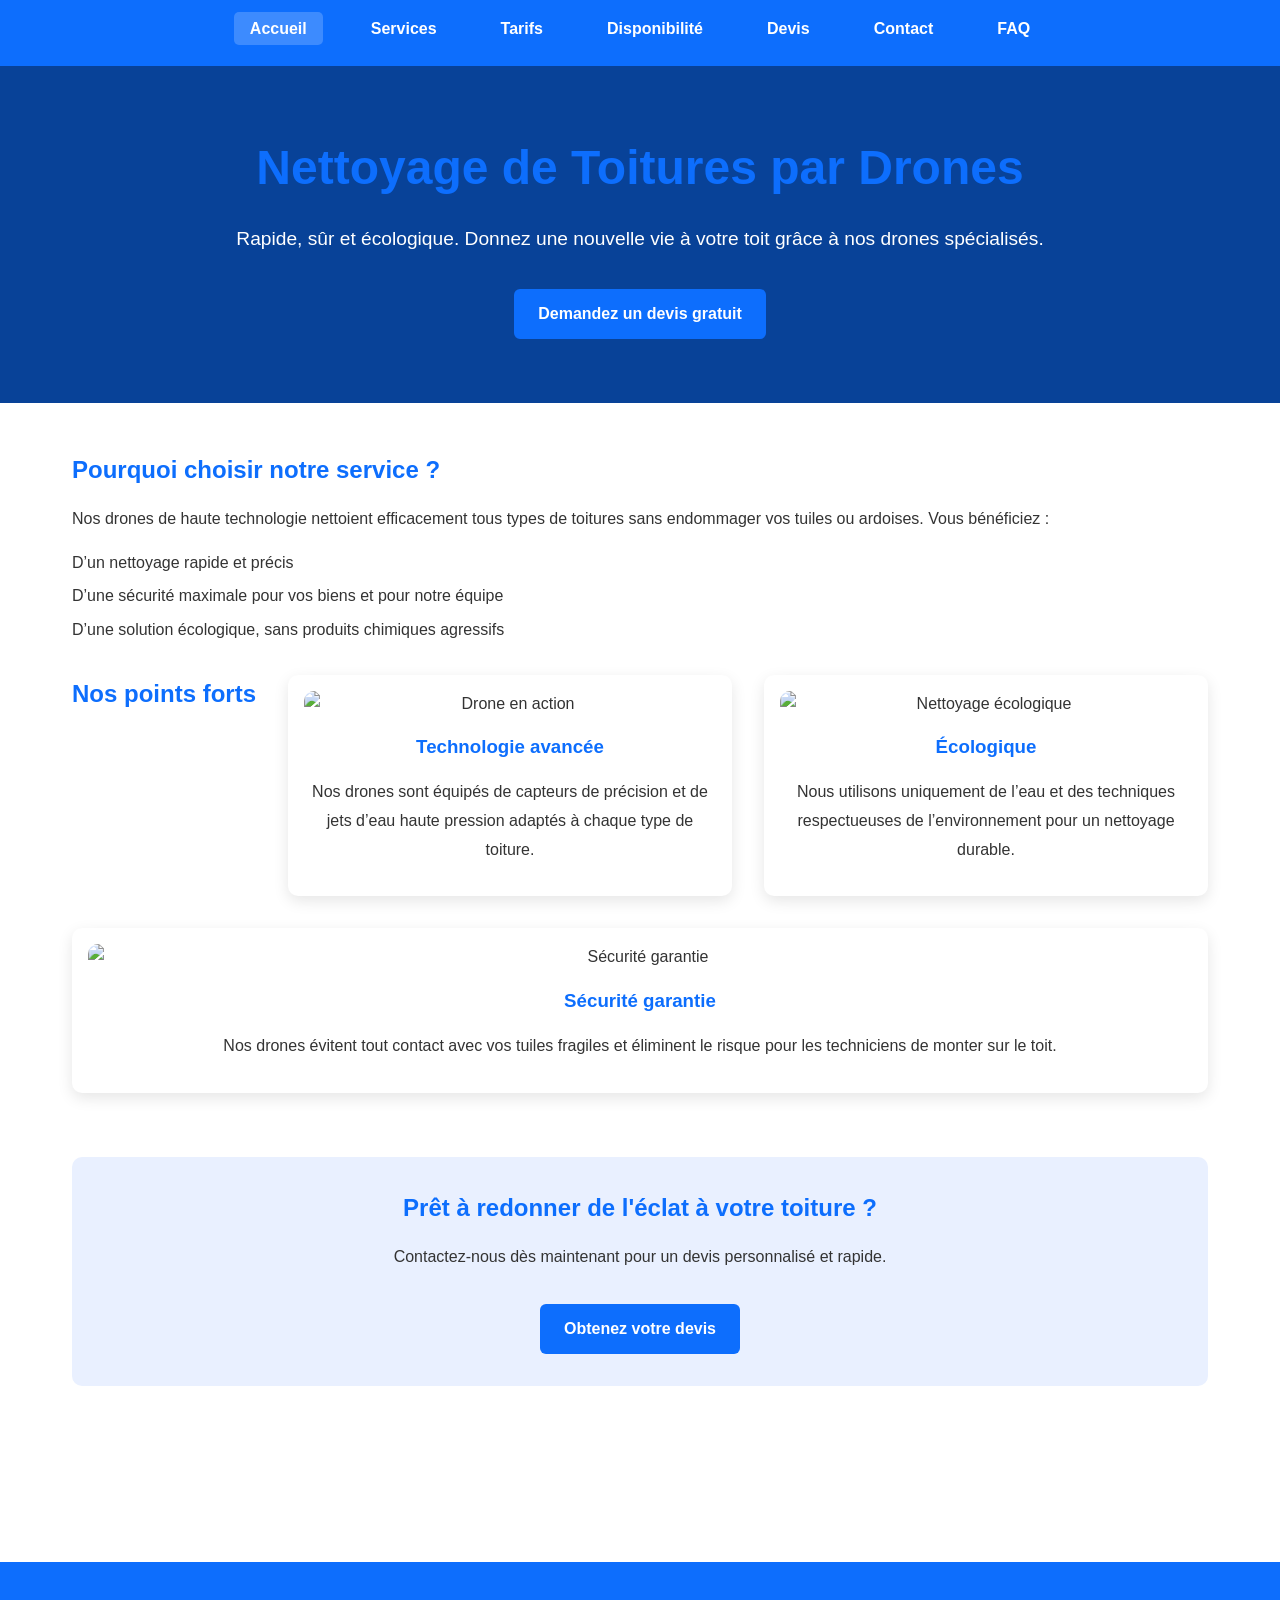
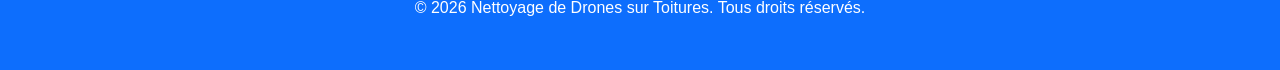
==== index.html @ 537a07d7 "Update index.html" ====
<!DOCTYPE html>
<html lang="fr">
<head>
    <meta charset="UTF-8">
    <meta name="viewport" content="width=device-width, initial-scale=1.0">
    <title>Nettoyage de Drones sur Toitures - Accueil</title>
    <link rel="stylesheet" href="style.css">
</head>
<body>
    <header>
        <nav>
            <ul>
                <li><a href="index.html" class="active">Accueil</a></li>
                <li><a href="services.html">Services</a></li>
                <li><a href="tarifs.html">Tarifs</a></li>
                <li><a href="disponibilites.html">Disponibilité</a></li>
                <li><a href="devis.html">Devis</a></li>
                <li><a href="contact.html">Contact</a></li>
                <li><a href="faq.html">FAQ</a></li>
            </ul>
        </nav>
        <div class="hero">
            <h1>Nettoyage de Toitures par Drones</h1>
            <p>Rapide, sûr et écologique. Donnez une nouvelle vie à votre toit grâce à nos drones spécialisés.</p>
            <a href="devis.html" class="btn">Demandez un devis gratuit</a>
        </div>
    </header>

    <main>
        <section class="intro">
            <h2>Pourquoi choisir notre service ?</h2>
            <p>Nos drones de haute technologie nettoient efficacement tous types de toitures sans endommager vos tuiles ou ardoises. Vous bénéficiez :</p>
            <ul>
                <li>D’un nettoyage rapide et précis</li>
                <li>D’une sécurité maximale pour vos biens et pour notre équipe</li>
                <li>D’une solution écologique, sans produits chimiques agressifs</li>
            </ul>
        </section>

        <section class="features">
            <h2>Nos points forts</h2>
            <div class="feature-item">
                <img src="images.zip/DSC_1085.jpg" alt="Drone en action">
                <h3>Technologie avancée</h3>
                <p>Nos drones sont équipés de capteurs de précision et de jets d’eau haute pression adaptés à chaque type de toiture.</p>
            </div>
            <div class="feature-item">
                <img src="images/DSC_1060.jpg" alt="Nettoyage écologique">
                <h3>Écologique</h3>
                <p>Nous utilisons uniquement de l’eau et des techniques respectueuses de l’environnement pour un nettoyage durable.</p>
            </div>
            <div class="feature-item">
                <img src="images/DSC_1116.jpg" alt="Sécurité garantie">
                <h3>Sécurité garantie</h3>
                <p>Nos drones évitent tout contact avec vos tuiles fragiles et éliminent le risque pour les techniciens de monter sur le toit.</p>
            </div>
        </section>

        <section class="cta">
            <h2>Prêt à redonner de l'éclat à votre toiture ?</h2>
            <p>Contactez-nous dès maintenant pour un devis personnalisé et rapide.</p>
            <a href="devis.html" class="btn">Obtenez votre devis</a>
        </section>
    </main>

    <footer>
        <p>&copy; 2026 Nettoyage de Drones sur Toitures. Tous droits réservés.</p>
    </footer>
</body>
</html>
---- style.css ----
/* =====================
   RESET & BASE
===================== */
* {
    margin: 0;
    padding: 0;
    box-sizing: border-box;
}

body {
    font-family: 'Segoe UI', Tahoma, Geneva, Verdana, sans-serif;
    line-height: 1.6;
    color: #333;
    background-image: url('images/DSC_1285.jpg');
    background-size: cover, cover, cover;
    background-position: center, center, center;
    background-repeat: no-repeat, no-repeat, no-repeat;
    background-blend-mode: overlay, lighten, soft-light; /* Mélange visuel */
}

a {
    text-decoration: none;
    color: inherit;
}

ul {
    list-style: none;
}

img {
    max-width: 100%;
    display: block;
}

/* =====================
   HEADER & NAVIGATION
===================== */
header {
    background-color: #0d6efd;
    color: #fff;
}

nav {
    display: flex;
    justify-content: center;
    padding: 1rem 0;
    background-color: #0d6efd;
}

nav ul {
    display: flex;
    gap: 2rem;
    flex-wrap: wrap;
    justify-content: center;
}

nav li a {
    color: #fff;
    font-weight: 600;
    padding: 0.5rem 1rem;
    border-radius: 5px;
    transition: background 0.3s;
}

nav li a:hover,
nav li a.active {
    background-color: rgba(255, 255, 255, 0.2);
}

/* =====================
   HERO SECTION
===================== */
.hero {
    text-align: center;
    padding: 4rem 2rem;
    background: url('images/hero.jpg') no-repeat center center/cover;
    color: #fff;
    position: relative;
}

.hero::after {
    content: '';
    position: absolute;
    inset: 0;
    background-color: rgba(0,0,0,0.4);
}

.hero h1 {
    font-size: 3rem;
    margin-bottom: 1rem;
    position: relative;
    z-index: 1;
}

.hero p {
    font-size: 1.2rem;
    margin-bottom: 2rem;
    position: relative;
    z-index: 1;
}

.hero .btn {
    position: relative;
    z-index: 1;
}

/* =====================
   BUTTONS
===================== */
.btn {
    display: inline-block;
    padding: 0.75rem 1.5rem;
    background-color: #0d6efd;
    color: #fff;
    font-weight: bold;
    border: none;
    border-radius: 6px;
    cursor: pointer;
    transition: background 0.3s, transform 0.2s;
}

.btn:hover {
    background-color: #0056b3;
    transform: translateY(-2px);
}

/* =====================
   MAIN SECTIONS
===================== */
main {
    padding: 3rem 2rem;
    max-width: 1200px;
    margin: 0 auto;
}

h1, h2, h3 {
    margin-bottom: 1rem;
    color: #0d6efd;
}

p {
    margin-bottom: 1rem;
    line-height: 1.8;
}

ul li {
    margin-bottom: 0.5rem;
}

/* =====================
   FEATURES / SERVICES
===================== */
.features,
.service-grid {
    display: flex;
    flex-wrap: wrap;
    gap: 2rem;
    margin-top: 2rem;
}

.feature-item,
.service-item {
    flex: 1 1 30%;
    background-color: #fff;
    border-radius: 10px;
    padding: 1rem;
    text-align: center;
    box-shadow: 0 5px 15px rgba(0,0,0,0.1);
}

.feature-item img,
.service-item img {
    border-radius: 10px;
    margin-bottom: 1rem;
}

/* Grille services responsive */
.service-grid {
    display: grid;
    grid-template-columns: repeat(auto-fit, minmax(250px, 1fr));
    gap: 2rem;
}

/* =====================
   CTA SECTION
===================== */
.cta {
    text-align: center;
    margin: 4rem 0;
    padding: 2rem;
    background-color: #e9f0ff;
    border-radius: 10px;
}

.cta h2 {
    margin-bottom: 1rem;
}

.cta p {
    margin-bottom: 2rem;
}

/* =====================
   FORMS
===================== */
form {
    display: flex;
    flex-direction: column;
    gap: 1rem;
    background-color: #fff;
    padding: 2rem;
    border-radius: 10px;
    box-shadow: 0 5px 15px rgba(0,0,0,0.1);
}

form label {
    font-weight: 600;
}

form input,
form select,
form textarea {
    padding: 0.75rem;
    border-radius: 5px;
    border: 1px solid #ccc;
    font-size: 1rem;
    width: 100%;
}

form button {
    width: fit-content;
    align-self: flex-start;
}

/* =====================
   FAQ
===================== */
.faq-section {
    max-width: 900px;
    margin: 0 auto;
}

.faq-item {
    margin-bottom: 1.5rem;
    background-color: #fff;
    padding: 1rem 1.5rem;
    border-radius: 8px;
    box-shadow: 0 4px 12px rgba(0,0,0,0.05);
}

.faq-item h3 {
    cursor: pointer;
    transition: color 0.3s;
}

.faq-item h3:hover {
    color: #0056b3;
}

/* =====================
   TABLEAUX (TARIFS & CALENDRIER)
===================== */
table {
    width: 100%;
    border-collapse: collapse;
    margin: 2rem 0;
    background-color: #fff;
    border-radius: 8px;
    overflow: hidden;
    box-shadow: 0 5px 15px rgba(0,0,0,0.05);
}

th, td {
    padding: 1rem;
    text-align: left;
    border-bottom: 1px solid #eee;
}

th {
    background-color: #0d6efd;
    color: #fff;
    font-weight: bold;
}

tbody tr:hover {
    background-color: #f1f7ff;
}

a {
    color: #0d6efd;
    font-weight: 600;
}

/* =====================
   FOOTER
===================== */
footer {
    text-align: center;
    padding: 2rem;
    background-color: #0d6efd;
    color: #fff;
    margin-top: 4rem;
}

/* =====================
   RESPONSIVE
===================== */
@media (max-width: 992px) {
    .features,
    .service-grid {
        flex-direction: column;
    }

    .hero h1 {
        font-size: 2.5rem;
    }
}

@media (max-width: 576px) {
    nav ul {
        flex-direction: column;
        gap: 1rem;
    }
}
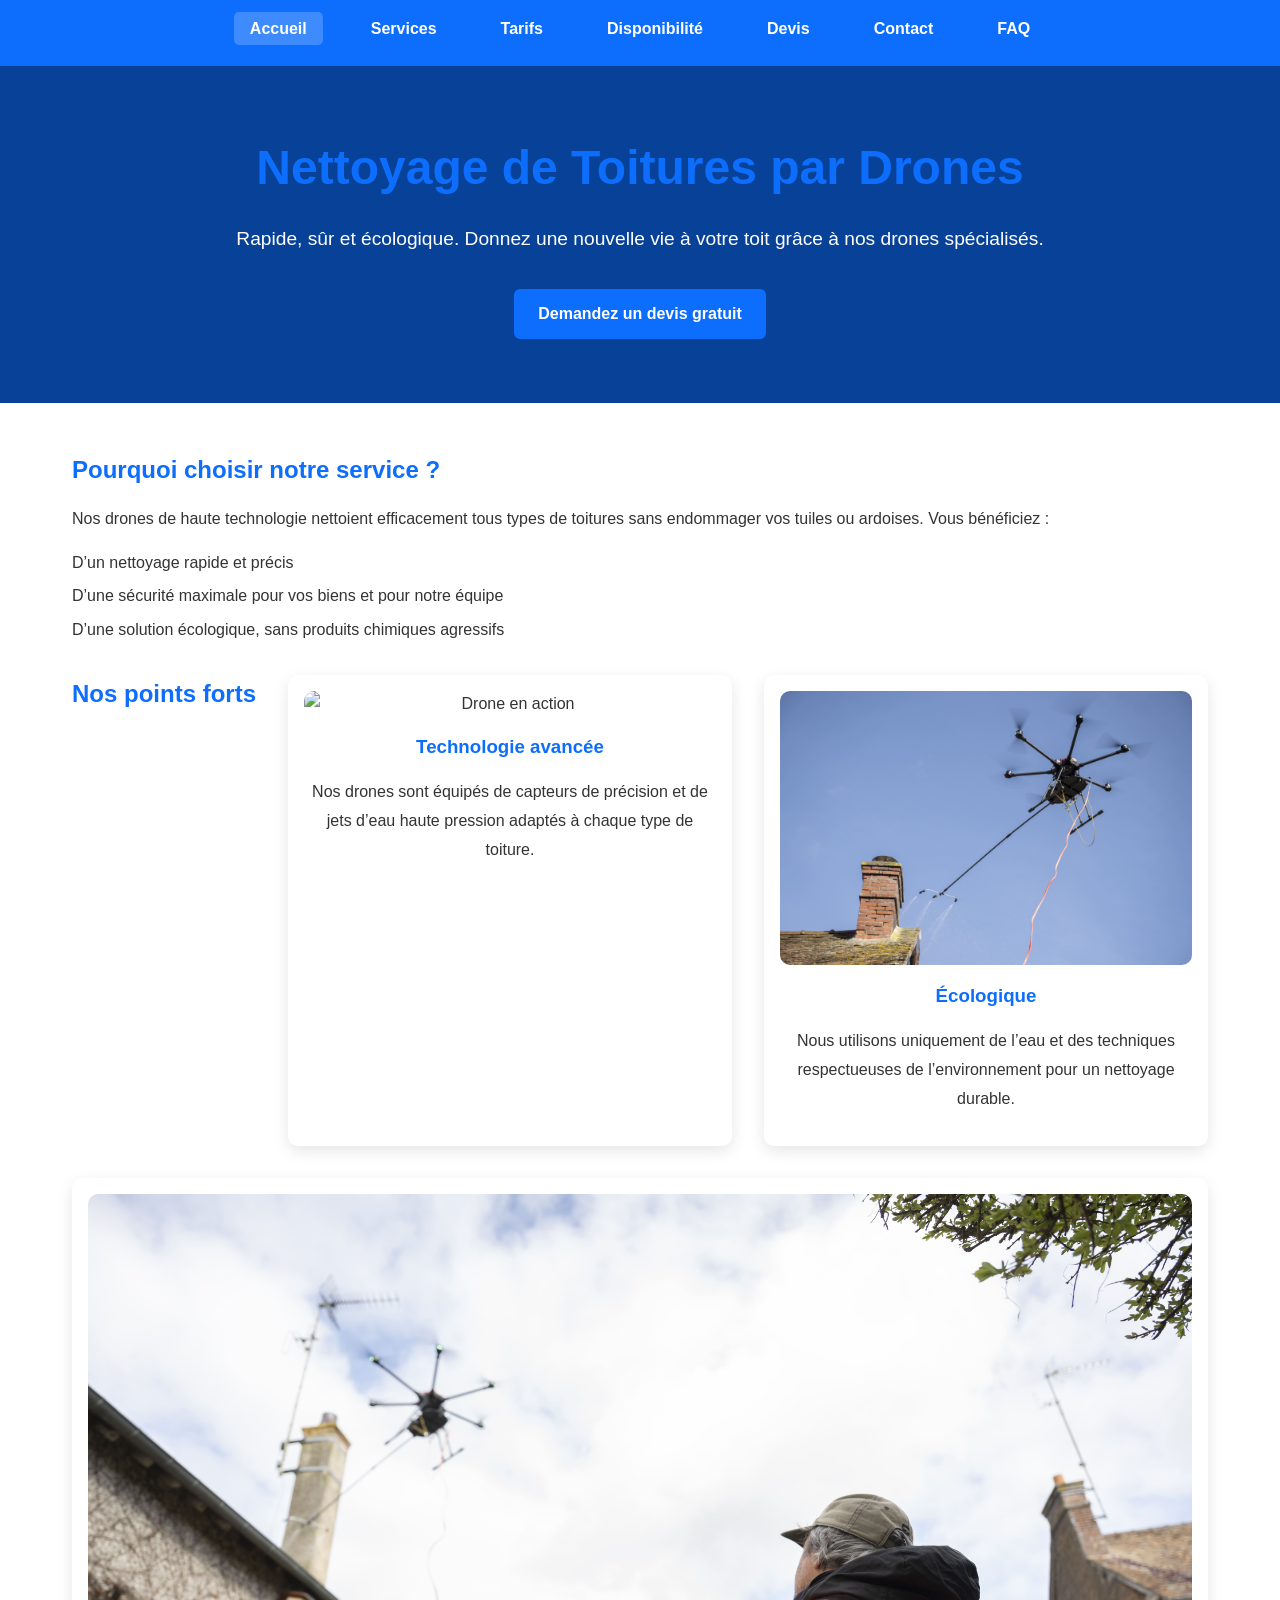
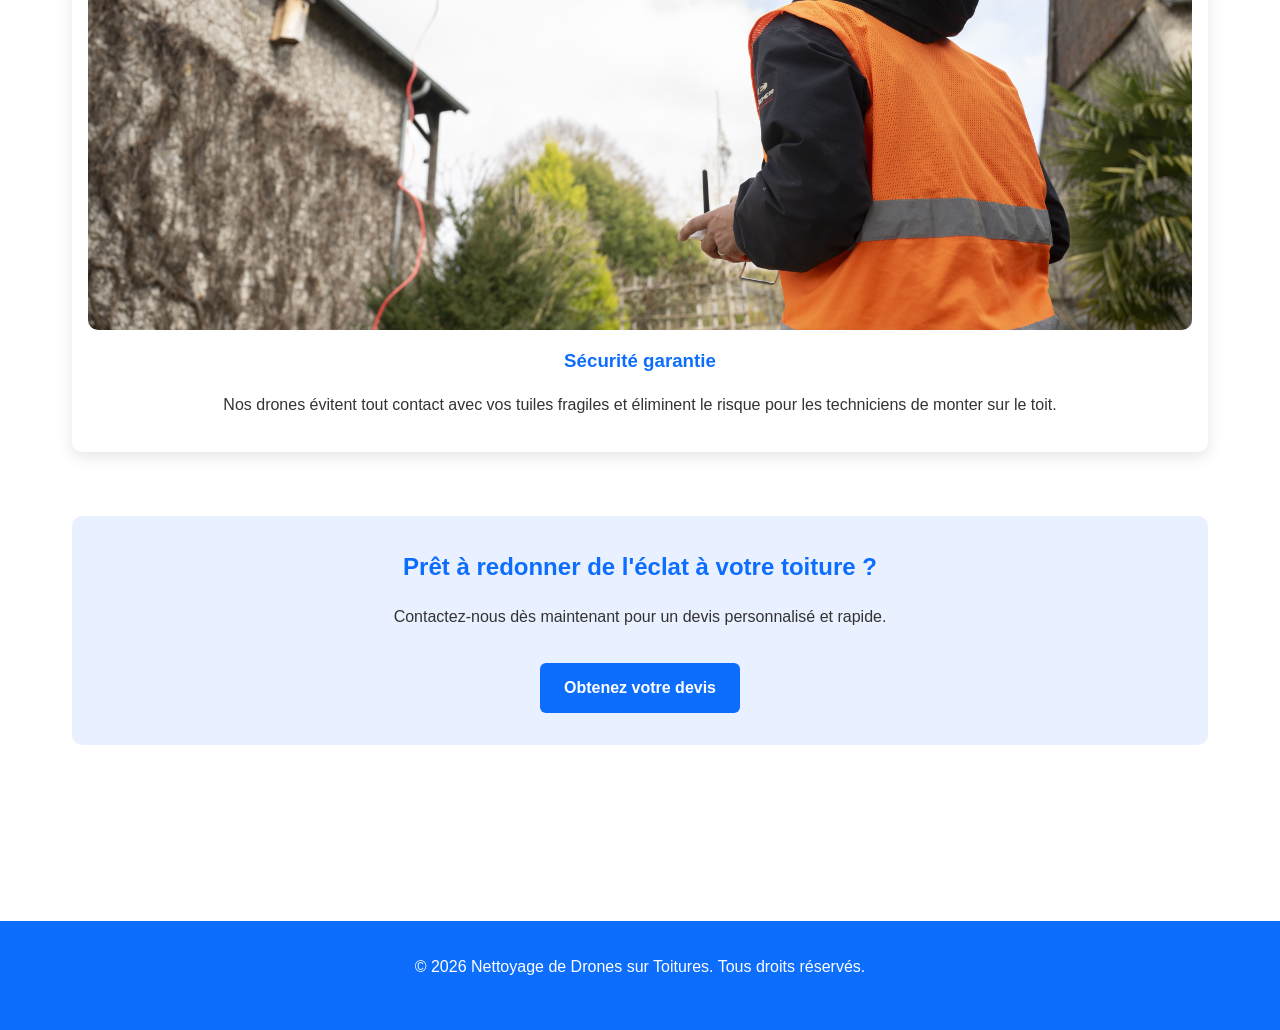
==== commit d4479c16: "Update index.html" ====
--- a/index.html
+++ b/index.html
@@ -40,17 +40,17 @@
         <section class="features">
             <h2>Nos points forts</h2>
             <div class="feature-item">
-                <img src="images.zip/DSC_1085.jpg" alt="Drone en action">
+                <img src="DSC_1127.jpg" alt="Drone en action">
                 <h3>Technologie avancée</h3>
                 <p>Nos drones sont équipés de capteurs de précision et de jets d’eau haute pression adaptés à chaque type de toiture.</p>
             </div>
             <div class="feature-item">
-                <img src="images/DSC_1060.jpg" alt="Nettoyage écologique">
+                <img src="DSC_1060.jpg" alt="Nettoyage écologique">
                 <h3>Écologique</h3>
                 <p>Nous utilisons uniquement de l’eau et des techniques respectueuses de l’environnement pour un nettoyage durable.</p>
             </div>
             <div class="feature-item">
-                <img src="images/DSC_1116.jpg" alt="Sécurité garantie">
+                <img src="DSC_1116.jpg" alt="Sécurité garantie">
                 <h3>Sécurité garantie</h3>
                 <p>Nos drones évitent tout contact avec vos tuiles fragiles et éliminent le risque pour les techniciens de monter sur le toit.</p>
             </div>
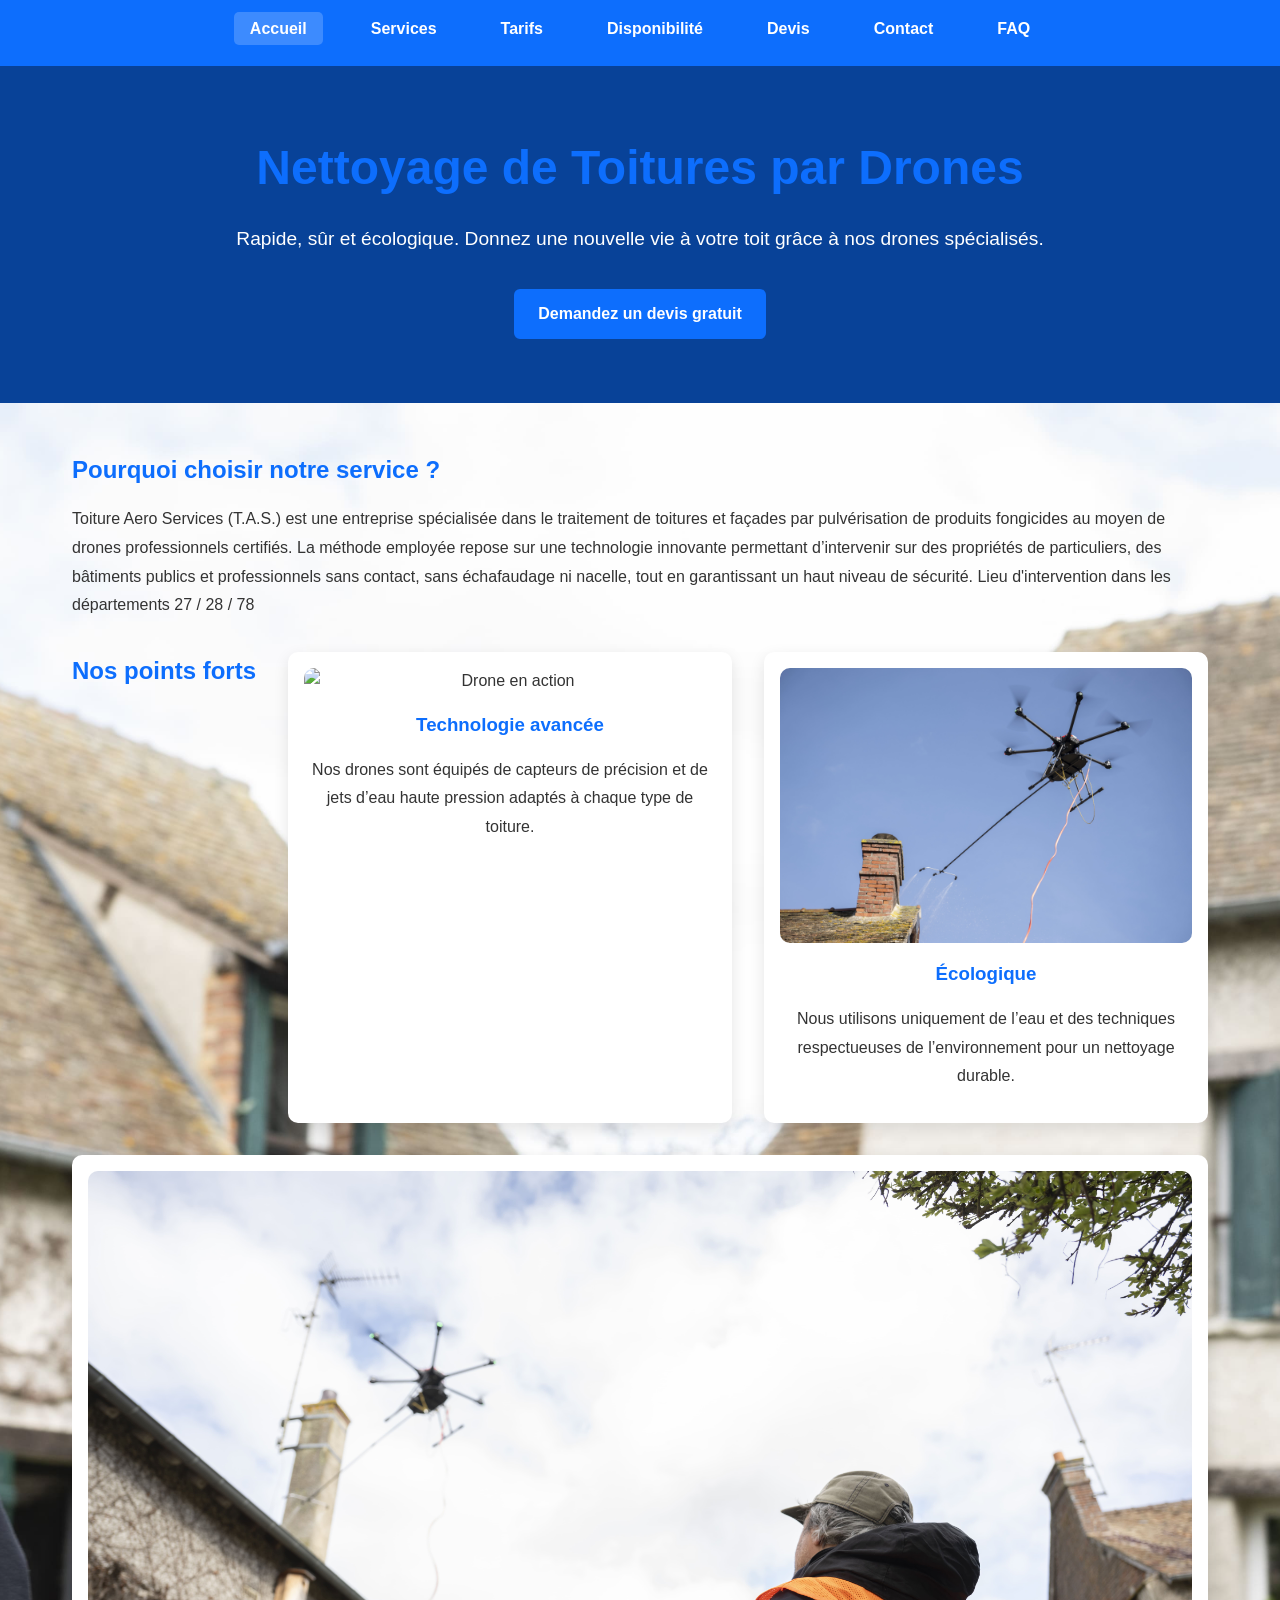
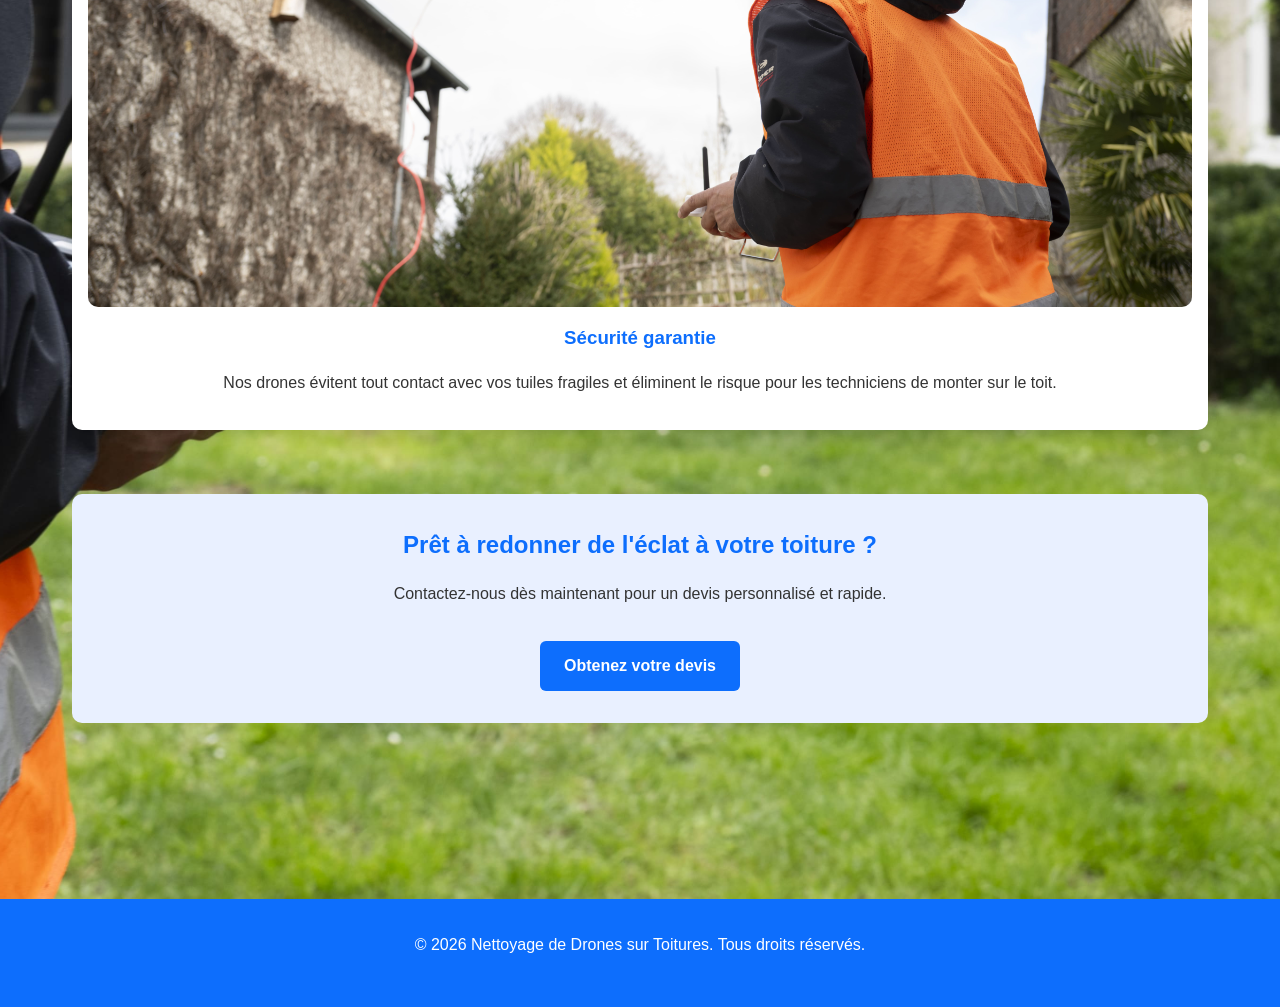
==== commit 4fda4417: "Update index.html" ====
--- a/index.html
+++ b/index.html
@@ -29,12 +29,9 @@
     <main>
         <section class="intro">
             <h2>Pourquoi choisir notre service ?</h2>
-            <p>Nos drones de haute technologie nettoient efficacement tous types de toitures sans endommager vos tuiles ou ardoises. Vous bénéficiez :</p>
-            <ul>
-                <li>D’un nettoyage rapide et précis</li>
-                <li>D’une sécurité maximale pour vos biens et pour notre équipe</li>
-                <li>D’une solution écologique, sans produits chimiques agressifs</li>
-            </ul>
+            <p>Toiture Aero Services (T.A.S.) est une entreprise spécialisée dans le traitement de toitures et façades par pulvérisation de produits fongicides au moyen de drones professionnels certifiés.
+La méthode employée repose sur une technologie innovante permettant d’intervenir sur des propriétés de particuliers, des bâtiments publics et professionnels sans contact, sans échafaudage ni nacelle, tout en garantissant un haut niveau de sécurité.
+Lieu d'intervention dans les départements 27 / 28 / 78</p>
         </section>
 
         <section class="features">
--- a/style.css
+++ b/style.css
@@ -11,7 +11,7 @@
     font-family: 'Segoe UI', Tahoma, Geneva, Verdana, sans-serif;
     line-height: 1.6;
     color: #333;
-    background-image: url('images/DSC_1285.jpg');
+    background-image: url('DSC_1285.jpg');
     background-size: cover, cover, cover;
     background-position: center, center, center;
     background-repeat: no-repeat, no-repeat, no-repeat;
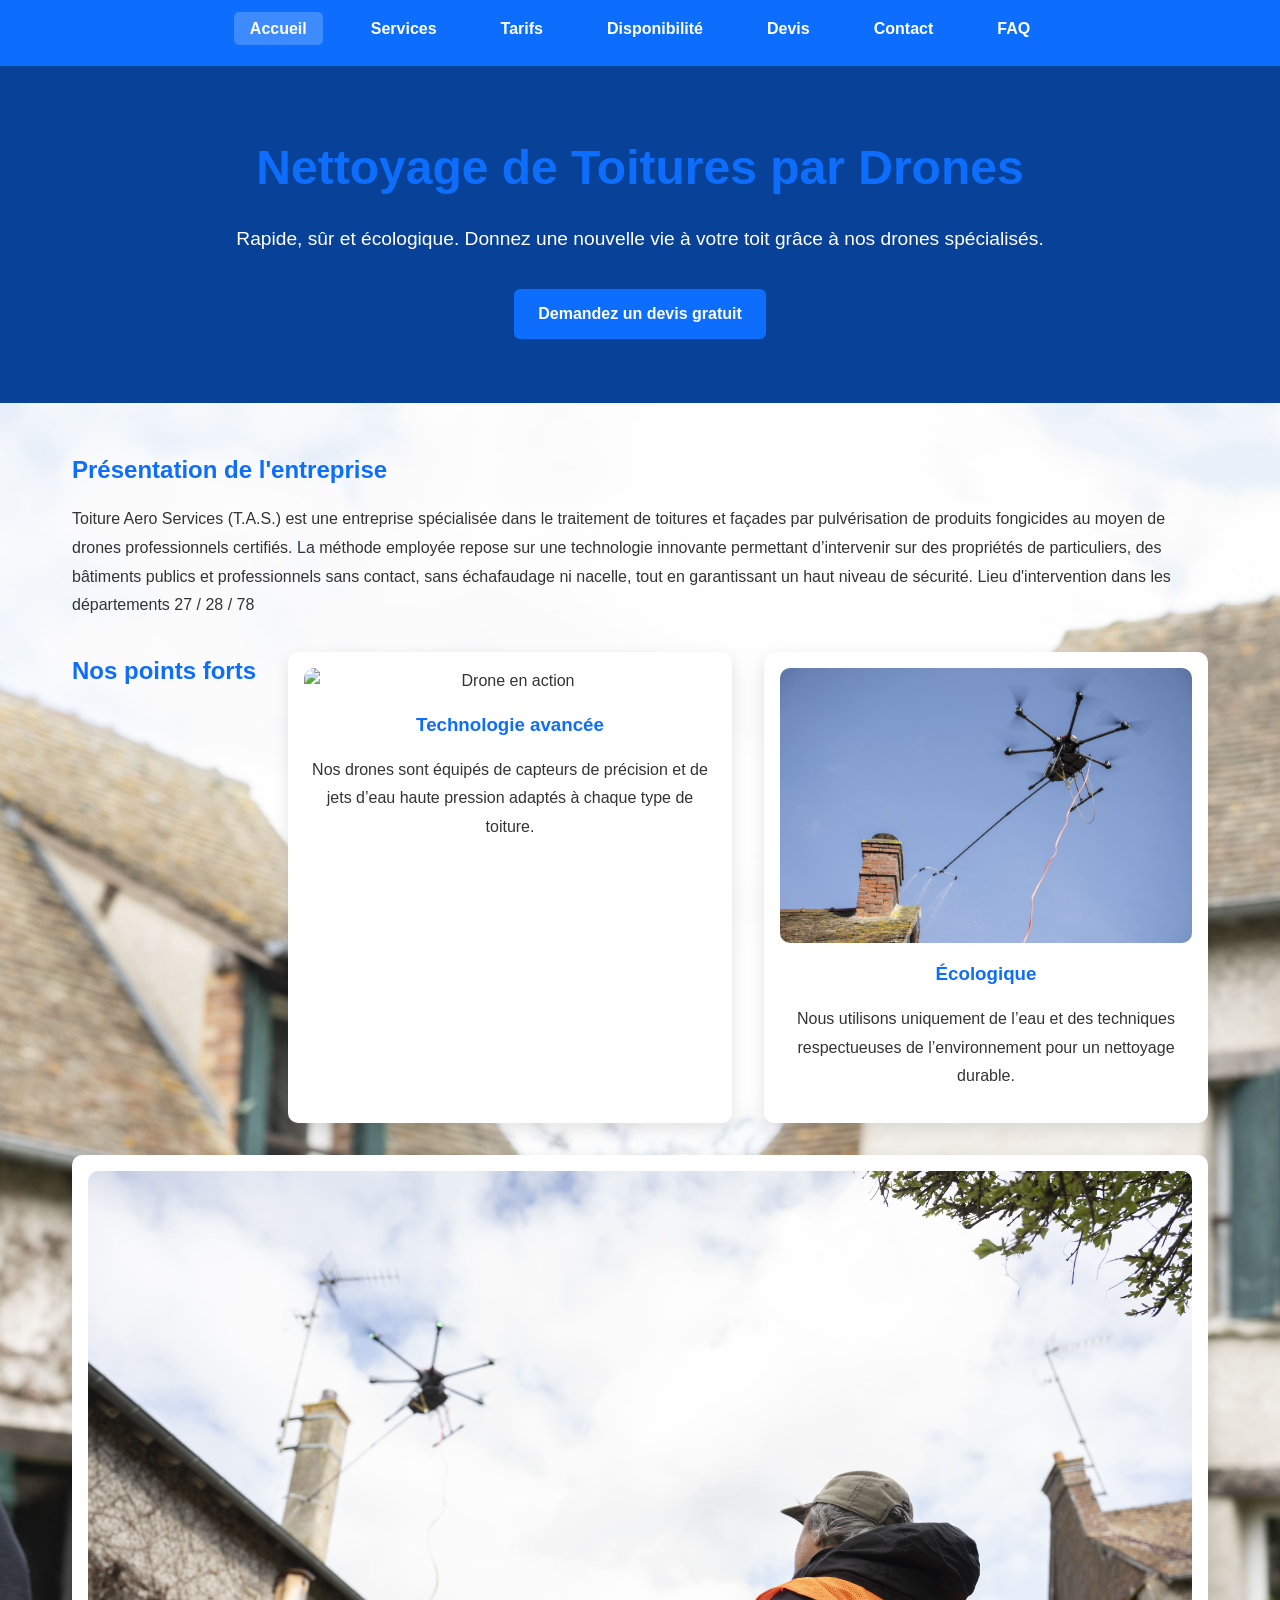
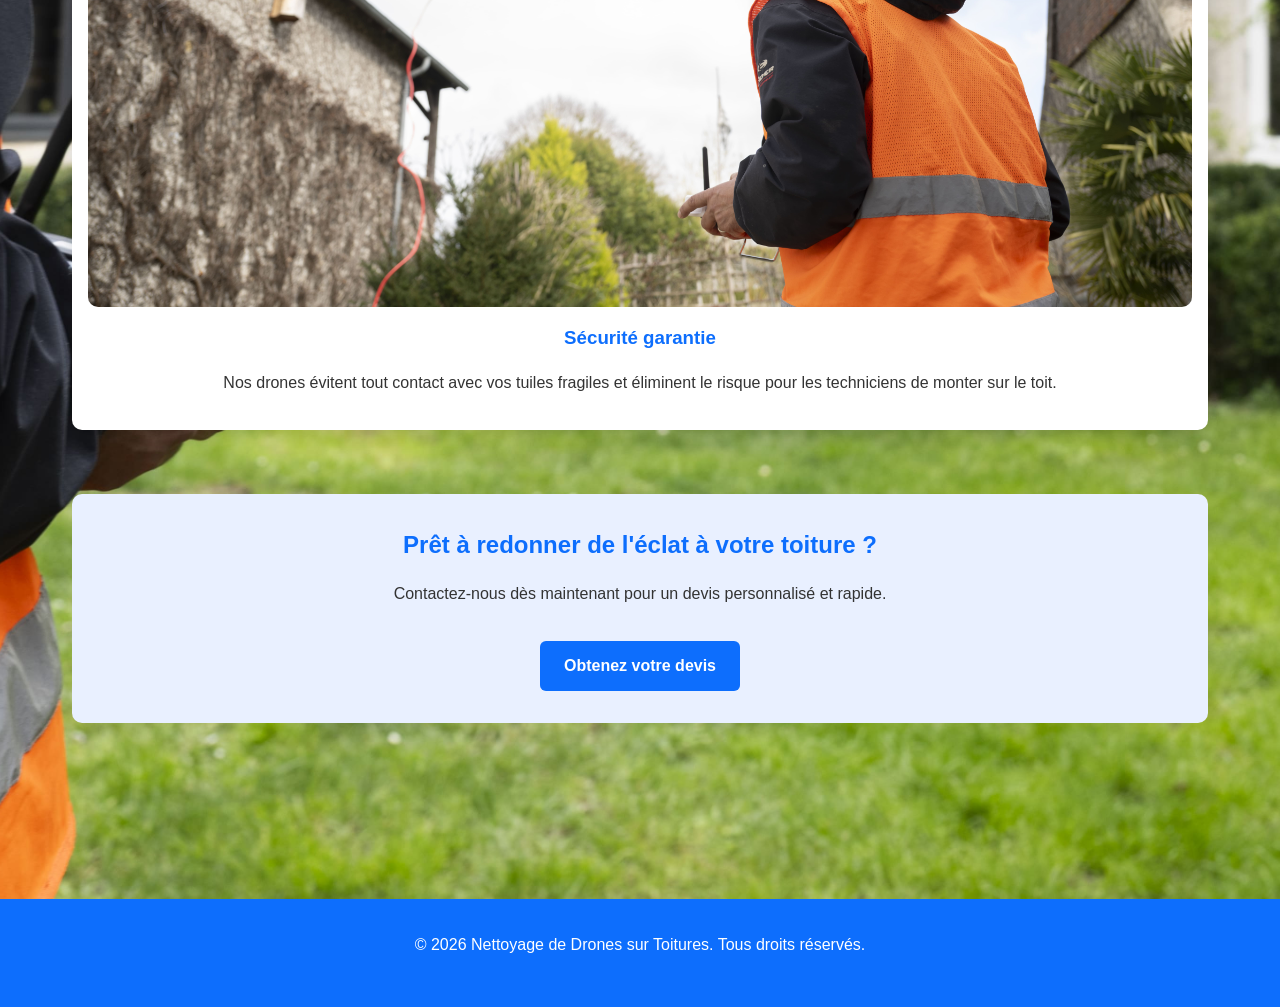
==== commit 77ae83fe: "Update index.html" ====
--- a/index.html
+++ b/index.html
@@ -28,7 +28,7 @@
 
     <main>
         <section class="intro">
-            <h2>Pourquoi choisir notre service ?</h2>
+            <h2>Présentation de l'entreprise</h2>
             <p>Toiture Aero Services (T.A.S.) est une entreprise spécialisée dans le traitement de toitures et façades par pulvérisation de produits fongicides au moyen de drones professionnels certifiés.
 La méthode employée repose sur une technologie innovante permettant d’intervenir sur des propriétés de particuliers, des bâtiments publics et professionnels sans contact, sans échafaudage ni nacelle, tout en garantissant un haut niveau de sécurité.
 Lieu d'intervention dans les départements 27 / 28 / 78</p>
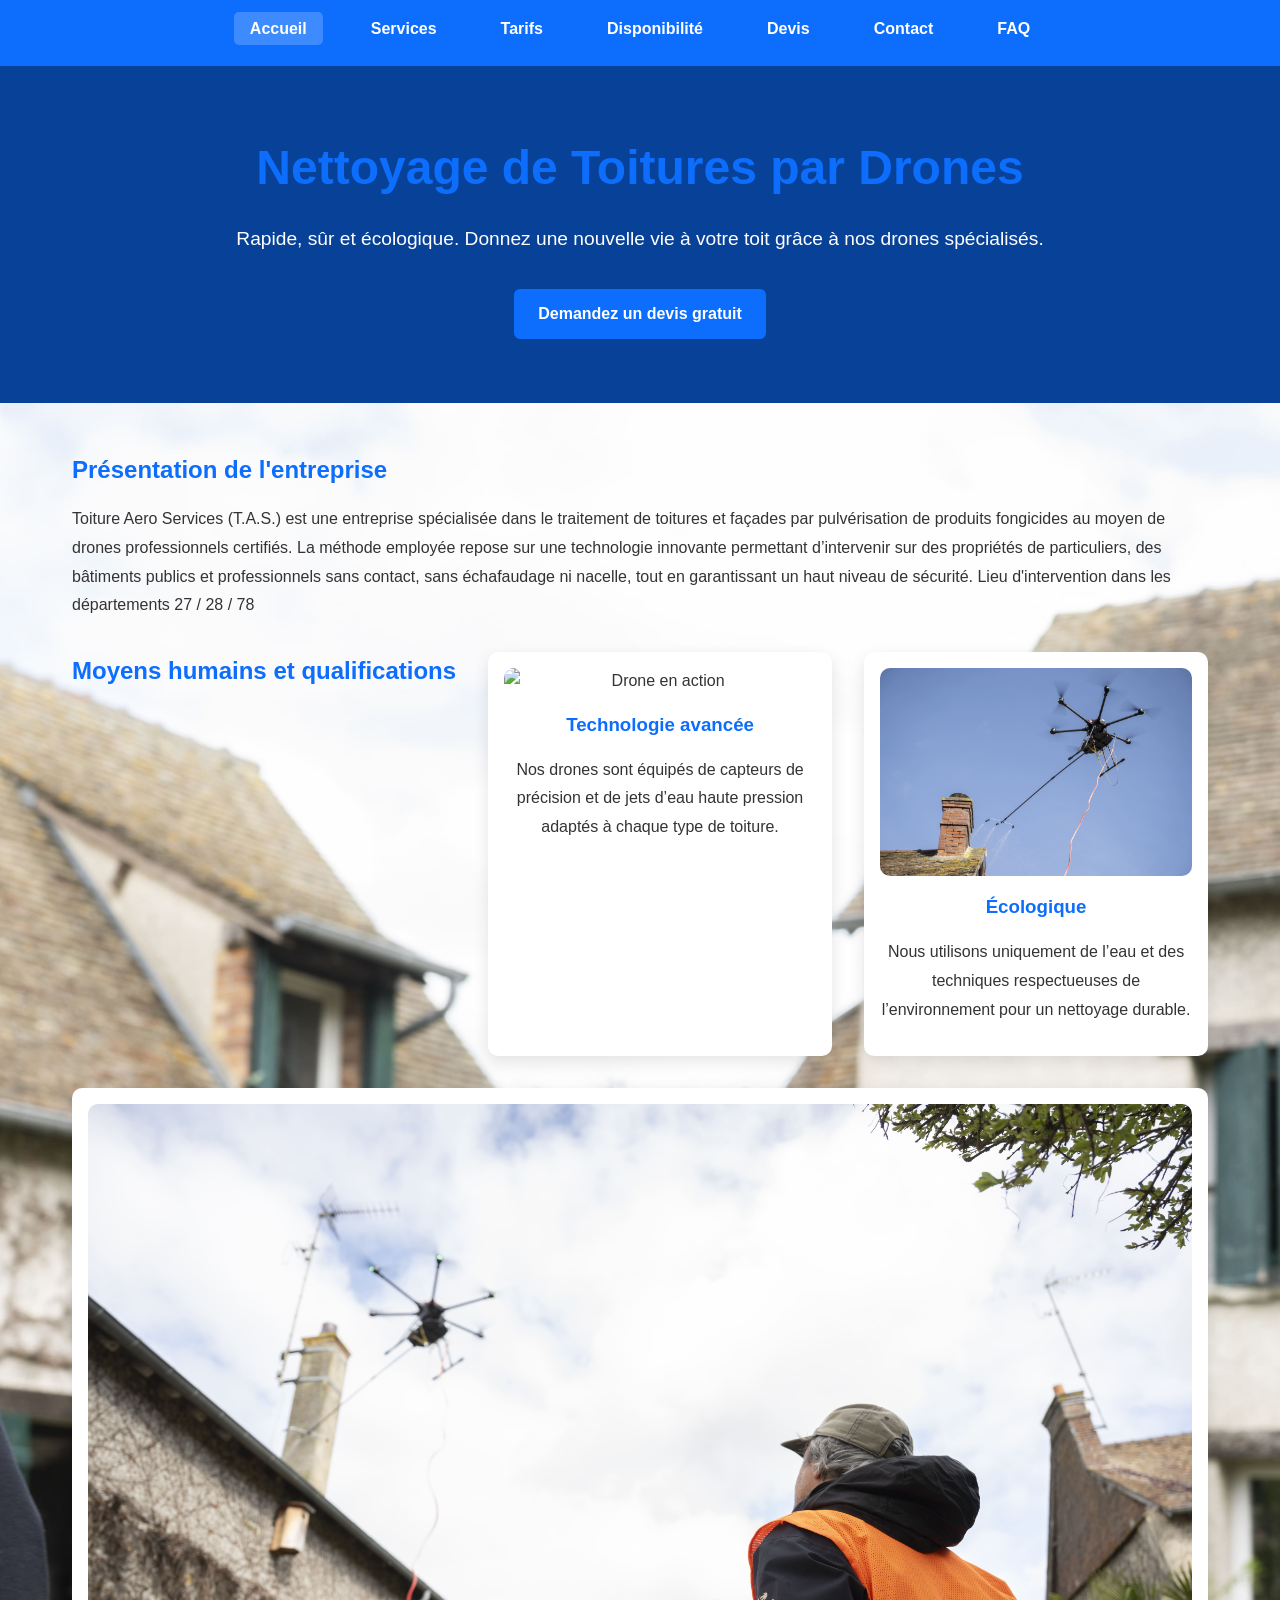
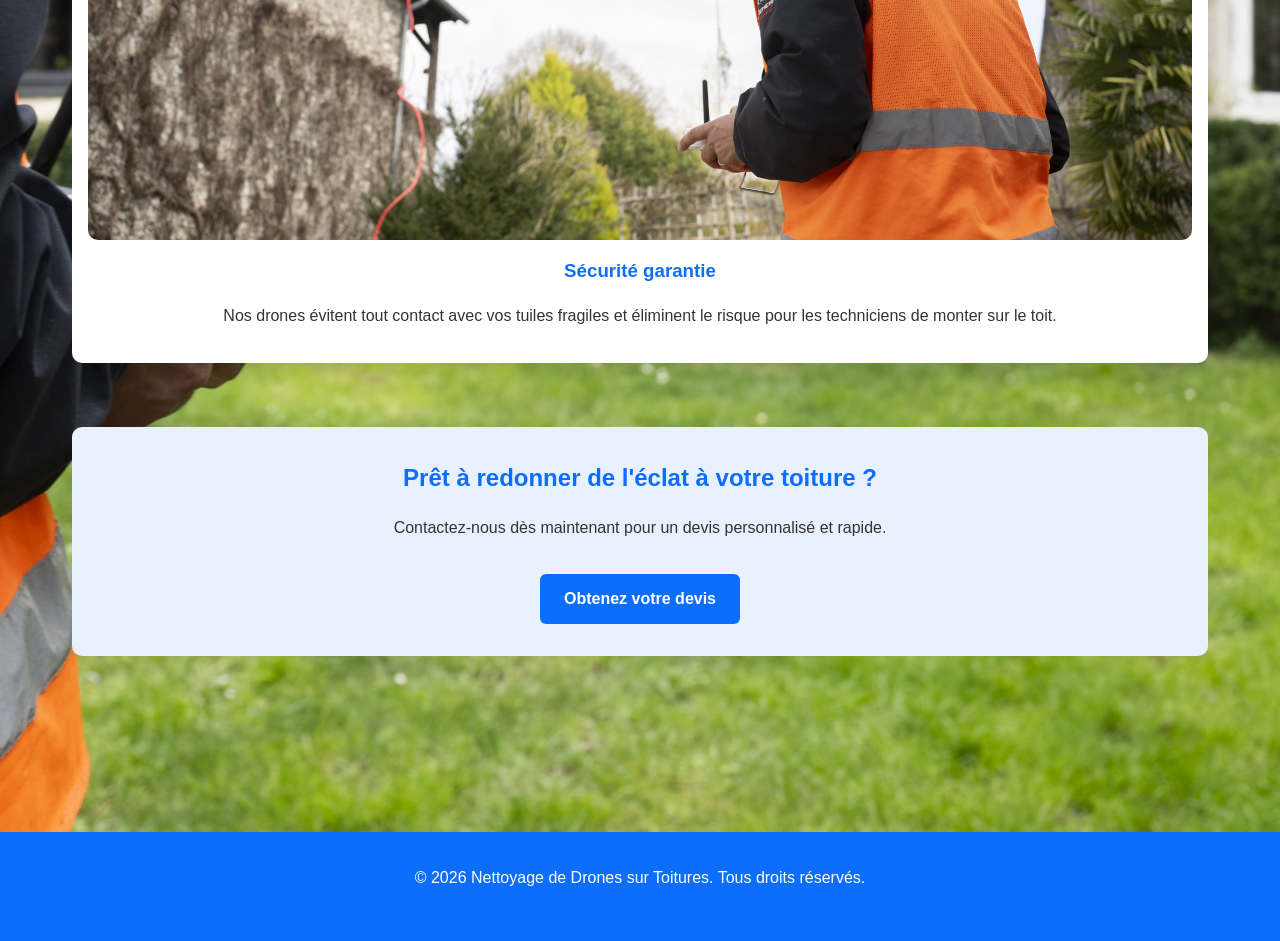
==== commit a0ee759e: "Revise company description and features section title Updated the features section title and modifie" ====
--- a/index.html
+++ b/index.html
@@ -35,7 +35,7 @@
         </section>
 
         <section class="features">
-            <h2>Nos points forts</h2>
+            <h2>Moyens humains et qualifications</h2>
             <div class="feature-item">
                 <img src="DSC_1127.jpg" alt="Drone en action">
                 <h3>Technologie avancée</h3>
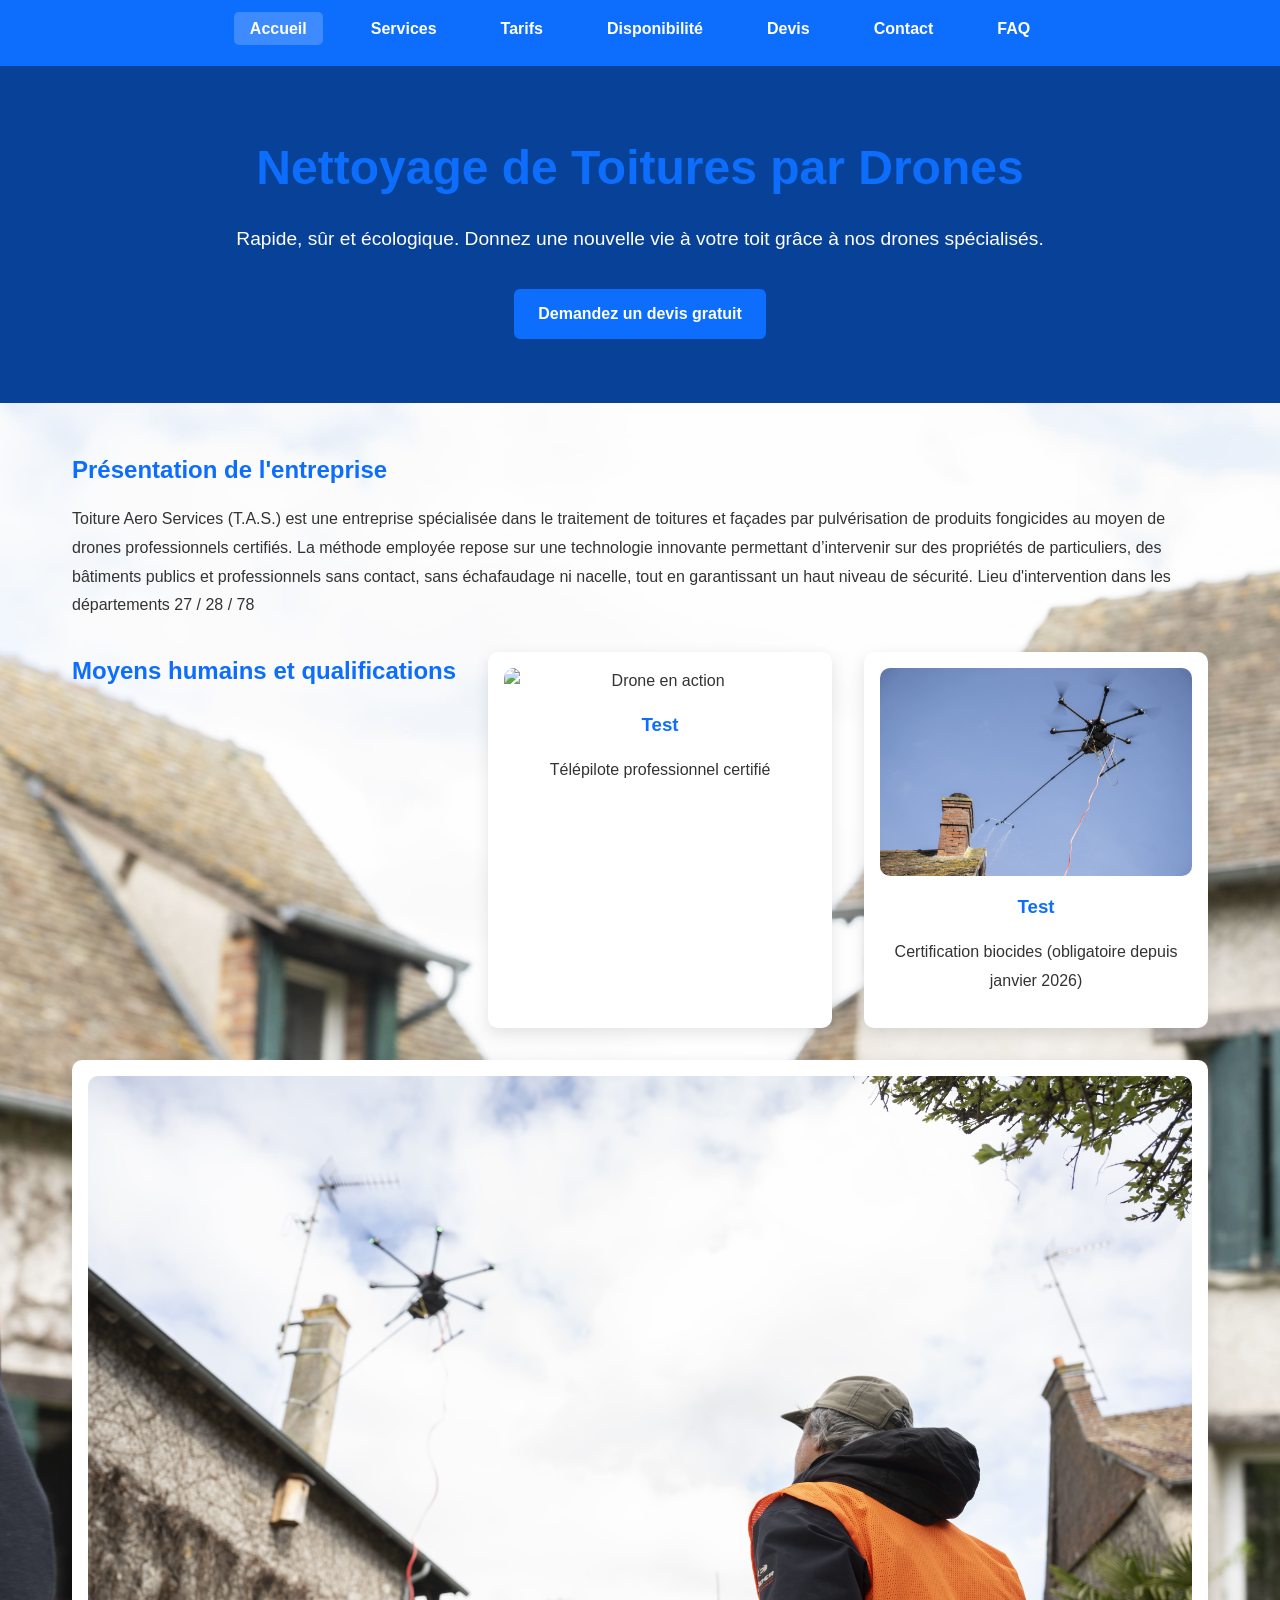
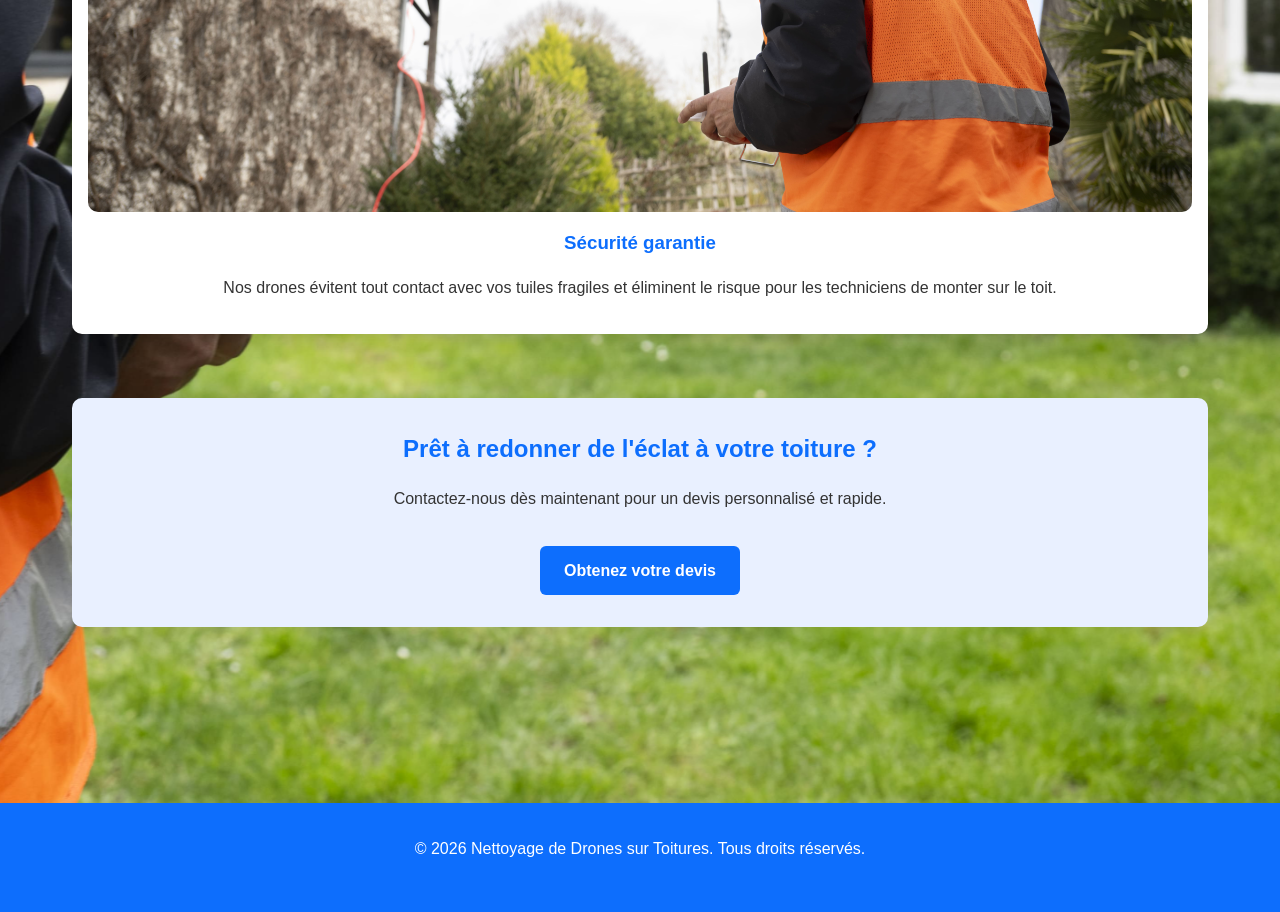
==== commit 5ccdaa07: "Update index.html" ====
--- a/index.html
+++ b/index.html
@@ -38,13 +38,13 @@
             <h2>Moyens humains et qualifications</h2>
             <div class="feature-item">
                 <img src="DSC_1127.jpg" alt="Drone en action">
-                <h3>Technologie avancée</h3>
-                <p>Nos drones sont équipés de capteurs de précision et de jets d’eau haute pression adaptés à chaque type de toiture.</p>
+                <h3>Test</h3>
+                <p>Télépilote professionnel certifié </p>
             </div>
             <div class="feature-item">
                 <img src="DSC_1060.jpg" alt="Nettoyage écologique">
-                <h3>Écologique</h3>
-                <p>Nous utilisons uniquement de l’eau et des techniques respectueuses de l’environnement pour un nettoyage durable.</p>
+                <h3>Test</h3>
+                <p>Certification biocides (obligatoire depuis janvier 2026)</p>
             </div>
             <div class="feature-item">
                 <img src="DSC_1116.jpg" alt="Sécurité garantie">
